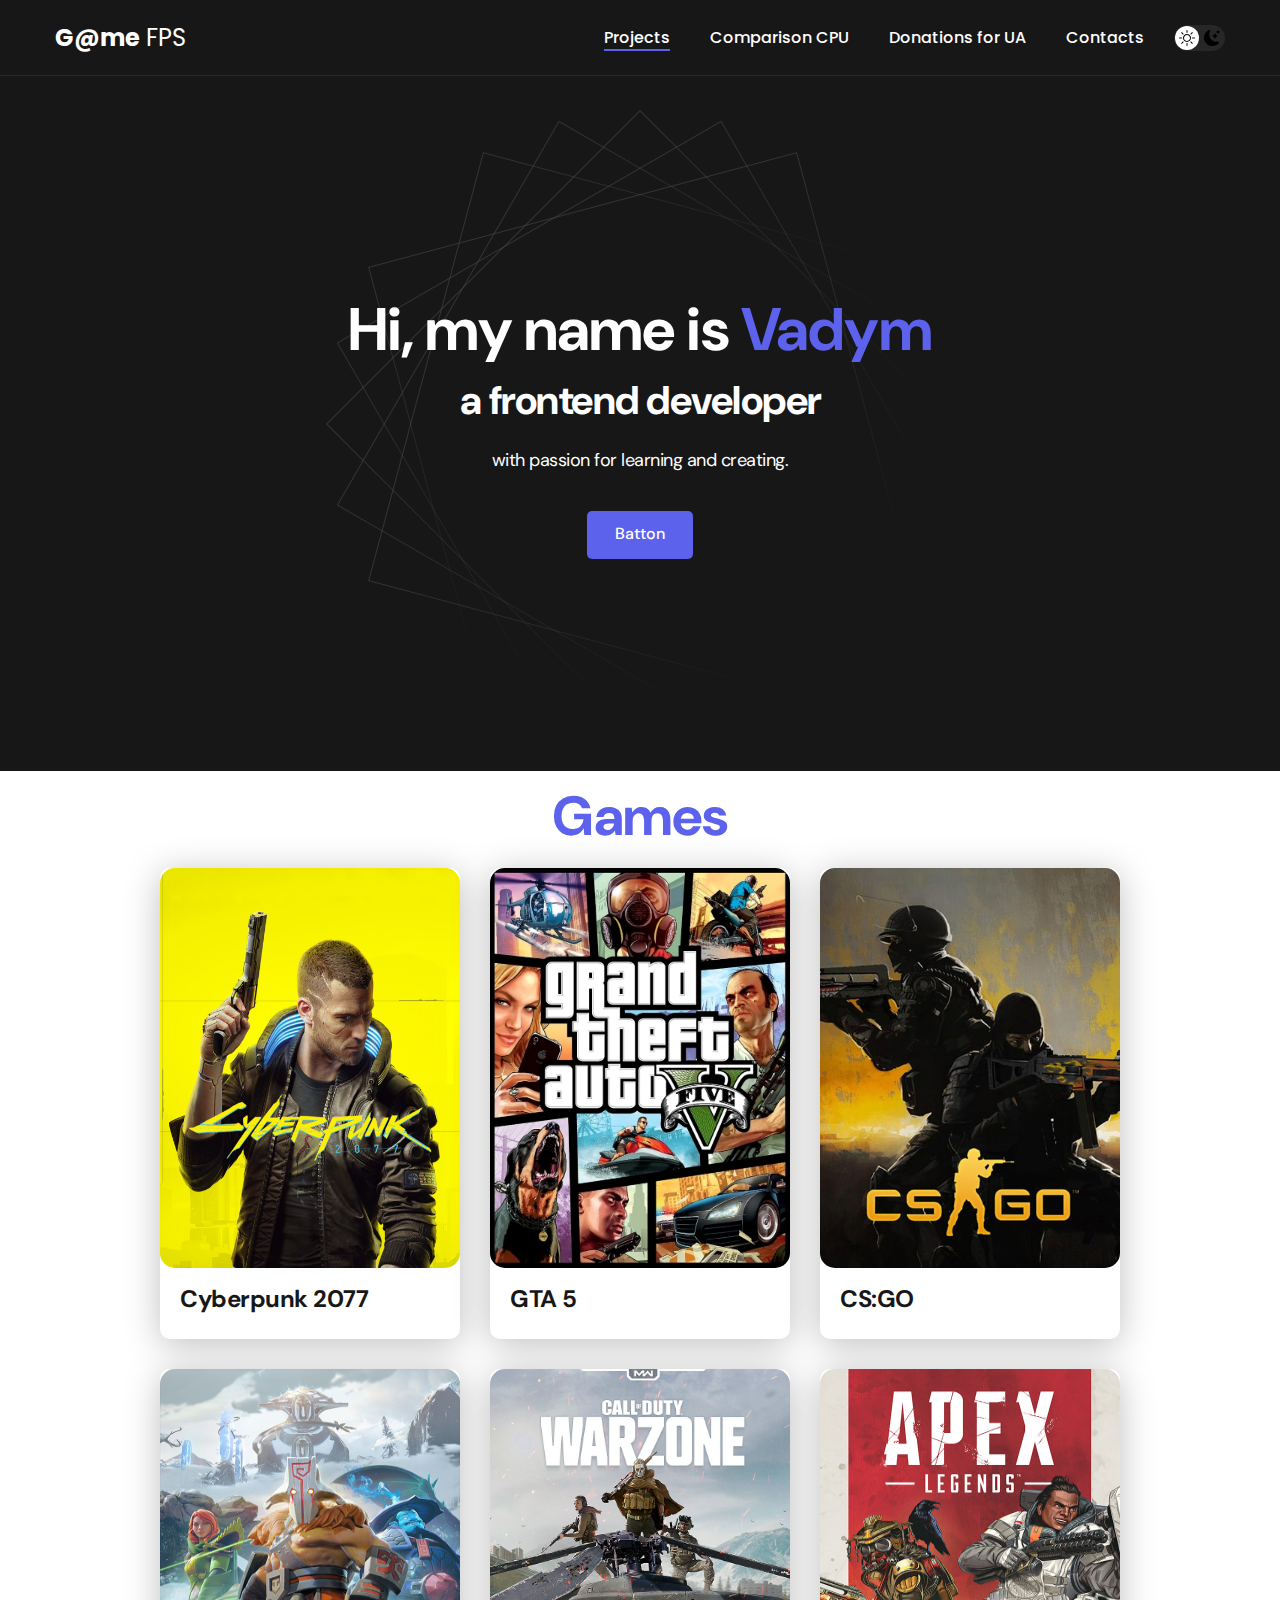
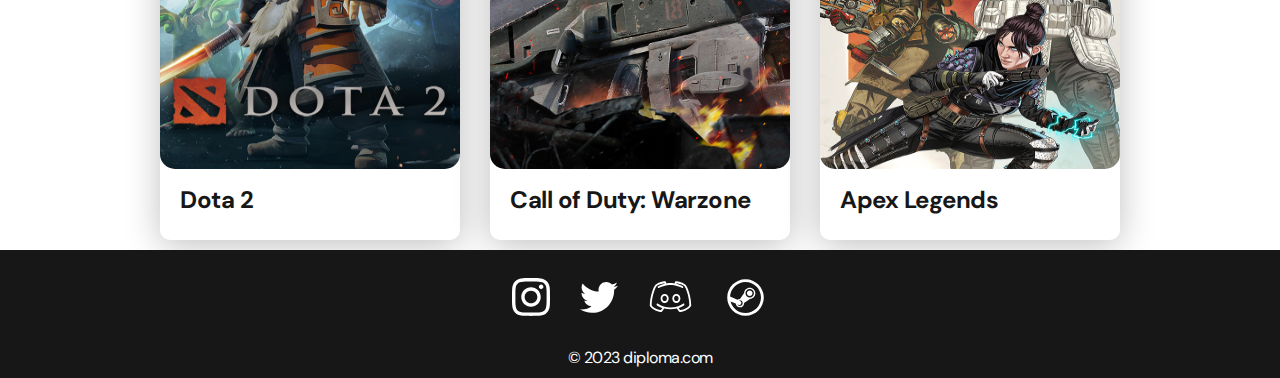
==== index.html @ 38eb7a0a "1" ====
<!DOCTYPE html>
<html lang="en">
<head>
    <meta charset="UTF-8">
    <meta http-equiv="X-UA-Compatible" content="IE=edge">
    <meta name="viewport" content="width=device-width, initial-scale=1.0">
    <title>Game FPS</title>
    <style>
  .scale {
    display: inline-block; /* Строчно-блочный элемент */
    overflow: hidden; /* Скрываем всё за контуром */
   }
   .scale img {
    transition: 1s; /* Время эффекта */
    display: block; /* Убираем небольшой отступ снизу */
   }
   .scale img:hover {
    transform: scale(1.2); /* Увеличиваем масштаб */
   }
  </style>
    <link rel="stylesheet" href="./css/main.css">
</head>
<body>
    <nav class="nav">
        <div class="container">
            <div class="nav-row">
                <a href="./index.html" class="logo"><strong>G@me</strong> FPS</a>

                <button class="dark-mode-btn">
                    <img src="./img/icons/sun.svg" alt="Light mode" class="dark-mode-btn__icon">
                    <img src="./img/icons/moon.svg" alt="Dark mode" class="dark-mode-btn__icon">
                </button>

                <ul class="nav-list">
                    <li class="nav-list__item"><a href="./index.html" class="nav-list__link nav-list__link--active">Projects</a></li>
                    <li class="nav-list__item"><a href="./cpu.html" class="nav-list__link">
                        Comparison CPU </a></li>
                    <li class="nav-list__item"><a href="./donation.html" class="nav-list__link">Donations for UA</a></li>
                    <li class="nav-list__item"><a href="./contacts.html" class="nav-list__link">Contacts</a></li>
                </ul>
            </div>
        </div>
    </nav>

    <header class="header">
        <div class="header__wrapper">
            <h1 class="header__title">
                <strong>Hi, my name is <em>Vadym</em></strong><br>
                a frontend developer
            </h1>
            <div class="header__text">
                <p>with passion for learning and creating.</p>
            </div>
            <a href="#!" class="btn">Batton</a>
        </div>
    </header>

    <main class="section">
        <div class="container">
            <h2 class="title-1">Games</h2>
            <ul class="projects">
                <li class="project" >
                    <a href="./project_game/game_cyberpunk2077.html" >
                        <img src="./img/projects/logo_cyberpunk.jpg" alt="Project img" class="project__img">
                        <h3 class="project__title">Cyberpunk 2077</h3>
                    </a>
                </li>
                <li class="project">
                    <a href="./project_game/game_gta5.html">  
                        <img src="./img/projects/logo_gta5.jpg" alt="Project img" class="project__img">
                        <h3 class="project__title">GTA 5</h3>
                    </a>
                </li>
                <li class="project">
                    <a href="./project_game/game_cs_go.html">
                        <img src="./img/projects/logo_cs_go.jpg" alt="Project img" class="project__img">
                        <h3 class="project__title">CS:GO</h3>
                    </a>
                </li>
                <li class="project">
                    <a href="./project_game/game_dota_2.html"> 
                        <img src="./img/projects/logo_dota_2.jpg" alt="Project img" class="project__img">
                        <h3 class="project__title">Dota 2</h3>
                    </a>
                </li>
                <li class="project">
                    <a href="./project_game/game_cod_warzone.html"> 
                        <img src="./img/projects/logo_cod_warzone.jpg" alt="Project img" class="project__img">
                        <h3 class="project__title">Call of Duty: Warzone</h3>
                    </a>
                </li>
                <li class="project">
                    <a href="./project_game/game_apex_legends.html"> 
                        <img src="./img/projects/logo_apex_legends.jpg" alt="Project img" class="project__img">
                        <h3 class="project__title">Apex Legends</h3>
                    </a>
                </li>

            </ul>
        </div>
    </main>

    <footer class="footer">
        <div class="container">
            <div class="footer__wrapper">
                <ul class="social">
                    <li class="social__item"><a href="#!"><img src="./img/icons/instagram.svg" alt="Link"></a></li>
                    <li class="social__item"><a href="#!"><img src="./img/icons/twitter.svg" alt="Link"></a></li>
                    <li class="social__item"><a href="#!"><img src="./img/icons/discord.svg" alt="Link"></a></li>
                    <li class="social__item"><a href="#!"><img src="./img/icons/steam.svg" alt="Link"></a></li>
                </ul>
                <div class="copyright">
                    <p>© 2023 diploma.com</p>
                </div>
            </div>
        </div>
    </footer>

    <script src="./js/main.js"></script>

</body>
</html>
---- css/main.css ----
@import "./reset.css";
@import url('https://fonts.googleapis.com/css2?family=DM+Sans:wght@400;500;700&family=Poppins:wght@400;500;700&display=swap');

/*
font-family: 'DM Sans', sans-serif;
font-family: 'Poppins', sans-serif;
*/

/* * {
    border: 1px solid red;
} */

:root {
    --blackpure: #000;
    --black: #171718;
    --black-border: #26292D;
    --white: #fff;
    --purple: #5C62EC;

    --text-color: var(--black);

    --dark-bg: var(--black);
    --dark-border: var(--black-border);
    --header-text: var(--white);
    --accent: var(--purple);

    /* Light mode */
    --page-bg: var(--white);
    --page-bg-ant:var(--black-border);
    --text-color: var(--black);

    --title-1: var(--accent);
    --title-2: var(--purple);
    --project-card-bg: var(--white);
    --project-card-text: var(--black);
    --box-shadow: 0px 5px 35px rgba(0, 0, 0, 0.25);
}

.dark {
     /* Dark mode */
    --page-bg: #252526;
    --page-bg-ant:var(--white);
    --text-color: var(--white);

    --title-1: var(--white);
    --title-2: var(--white);
    --project-card-bg: var(--black);
    --project-card-text: var(--white);
    --box-shadow: 0px 5px 35px rgba(0, 0, 0, 0.8);
}
.pp{
    background-color: var(--page-bg);
    color: var(--text-color);   
    text-align: justify
}
html, body {
    display: flex;
    flex-direction: column;
    min-height: 100vh;

    font-family: 'DM Sans', sans-serif;
    letter-spacing: -0.5px;

    /* Light mode */
    background-color: var(--page-bg);
    color: var(--text-color);
}

/* General */

.container {
    margin: 0 auto;
    padding: 0 15px;
    max-width: 1200px;
}

.none {
    display: none !important;
}

.section {
    padding: 10px 0;
}

.title-1 {
    margin-bottom: 15px;

    font-size: 55px;
    font-weight: 700;
    line-height: 1.3;
    color: var(--title-1);
    text-align: center;
}

.title-2 {
    margin-bottom: 20px;

    font-size: 30px;
    font-weight: 700;
    line-height: 1.3;
}
.title-3 {
    margin: 20px 0px 20px 0px;
    color: var(--title-1);
    font-size: 35px;
    font-weight: 700;
    line-height: 1.3;
}
.title-4 {
    margin: 5px 0px 5px 0px;
    color: var(--title-1);
    font-size: 25px;
    font-weight: 700;
    line-height: 1.3;
}
.war__cover {
    max-width: 90%;
    margin-bottom: 20px;
    
    box-shadow: 0px 5px 35px rgba(0, 0, 0, 0.25);
    border-radius: 10px;
}

/* Nav */

.nav {
    padding: 20px 0;
    border-bottom: 1px solid var(--dark-border);
    background-color: var(--dark-bg);
    color: var(--header-text);
    letter-spacing: normal;
}

.nav-row {
    display: flex;
    justify-content: flex-end;
    align-items: center;
    column-gap: 30px;
    row-gap: 20px;
    flex-wrap: wrap;
}

.logo {
    margin-right: auto;
    color: var(--header-text);
    font-size: 24px;
    font-family: 'Poppins', sans-serif;
}

.logo strong {
    font-weight: 700;
}

.nav-list {
    display: flex;
    flex-wrap: wrap;
    row-gap: 10px;
    align-items: center;
    column-gap: 40px;
    font-size: 16px;
    font-weight: 500;
    font-family: 'Poppins', sans-serif;
}

.nav-list__link {
    color: var(--header-text);
    transition: opacity 0.2s ease-in;
}

.nav-list__link:hover {
    opacity: 0.8;
}

.nav-list__link--active {
    position: relative;
}

.nav-list__link--active::before {
    content: "";

    position: absolute;
    left: 0;
    top: 100%;

    display: block;
    height: 2px;
    width: 100%;
    background-color: var(--accent);
}

/* Dark mode btn */

.dark-mode-btn {
    order: 9;

    position: relative;
    display: flex;
    justify-content: space-between;

    width: 51px;
    height: 26px;
    padding: 5px;

    border-radius: 50px;
    background-color: #272727;
}

.dark-mode-btn::before {
    content: "";

    position: absolute;
    top: 1px;
    left: 1px;

    display: block;
    width: 24px;
    height: 24px;

    border-radius: 50%;
    background-color: var(--white);

    transition: left 0.2s ease-in;
}

.dark-mode-btn--active::before {
    left: 26px;
}

.dark-mode-btn__icon {
    position: relative;
    z-index: 9;
}

/* Header */

.header {
    padding: 40px 0;
    min-height: 695px;

    display: flex;
    justify-content: center;
    align-items: center;

    background-color: var(--dark-bg);
    background-image: url('./../img/header-bg.png');
    background-repeat: no-repeat;
    background-size: auto;
    background-position: center center;

    color: var(--header-text);
    text-align: center;
}

.header__wrapper {
    padding: 0 15px;
    max-width: 660px;
}

.header__title {
    margin-bottom: 20px;
    font-size: 40px;
    font-weight: 700;
    line-height: 1.4;
}

.header__title strong {
    font-size: 60px;
    font-weight: 700;
}

.header__title em {
    font-style: normal;
    color: var(--accent);
}

.header__text {
    margin-bottom: 40px;
    font-size: 18px;
    line-height: 1.333;
}

.header__text p + p{
    margin-top: 0.5em;
}

/* Btn */

.btn {
    display: inline-block;
    height: 48px;
    padding: 12px 28px;

    border-radius: 5px;
    background-color: var(--accent);
    color: var(--white);
    letter-spacing: 0.15px;
    font-size: 16px;
    font-weight: 500;

    transition: opacity 0.2s ease-in;
}

.btn:hover {
    opacity: 0.8;
}

.btn:active {
    position: relative;
    top: 1px;
}

/* Btn outline */

.btn-outline {
    display: flex;
    column-gap: 10px;
    align-items: center;

    height: 55px;
    padding: 12px 25px;

    border-radius: 5px;
    border: 1px solid var(--blackpure);
    background-color: var(--white);
    color: var(--blackpure);

    transition: opacity 0.2s ease-in;
}

.btn-outline:hover {
    opacity: 0.8;
}

.btn-outline:active {
    position: relative;
    top: 1px;
}

/* Projects  */

.projects {
    display: flex;
    justify-content: center;
    flex-wrap: wrap;
    column-gap: 30px;
    row-gap: 30px;
}

.project {
    max-width: 370px;
    background-color: var(--project-card-bg);
    box-shadow: var(--box-shadow);
    border-radius: 10px;
}

.project__img {
    border-radius: 15px;
    width: 300px;
    height: 400px;
   }

.project__title {
    padding: 15px 20px 25px;
    font-weight: 700;
    font-size: 24px;
    line-height: 1.3;
    color: var(--project-card-text);
}

/* Project details */

.project-details {
    margin: 0 auto;
    max-width: 865px;

    display: flex;
    flex-direction: column;
    align-items: center;

    text-align: center;
}

.project-details__cover {
    max-width: 90%;
    margin-bottom: 40px;

    box-shadow: 0px 5px 35px rgba(0, 0, 0, 0.25);
    border-radius: 10px;
}

.project-details__desc {
    margin-bottom: 30px;

    font-weight: 700;
    font-size: 24px;
    line-height: 1.3;
}

/* Content list */

.content-list {
    margin: 0 auto;
    max-width: 570px;
    display: flex;
    flex-direction: column;
    align-items: center;
    row-gap: 40px;
    text-align: center;
}

.content-list a {
    color: var(--accent);
}

.content-list__item {
    font-size: 18px;
    line-height: 1.5;
}

.content-list__item p + p {
    margin-top: 0.5em;
}
.cirt-header-info {
  min-width:250px;
}
.cirt-header-info ul {
  padding-left:30px;
}
.cirt-header-info li {
  list-style-type: none;
    margin: 10px 0px;
    font-weight: 500;
    background-color: #FDFDFD;
    padding: 10px 15px;
    border-radius: 10px;
}
.gray {
  color: #636363 !important;
}

/* Footer */

.footer {
    margin-top: auto;
    padding: 25px 0 10px;
    background-color: var(--dark-bg);
    color: var(--header-text);
}

.footer__wrapper {
    display: flex;
    flex-direction: column;
    align-items: center;
    row-gap: 27px;
}

.social {
    display: flex;
    column-gap: 30px;
    align-items: center;
}

.copyright {
    font-size: 16px;
}

.copyright p + p {
    margin-top: 0.5em;
}

@media (max-width: 620px) {

    /* Header  */

    .header {
        min-height: unset;
    }

    .header__title {
        font-size: 30px;
    }

    .header__title strong {
        font-size: 40px;
    }

    /* Nav */

    .nav-row {
        justify-content: space-between;
    }

    .dark-mode-btn {
        order: 0;
    }

    /* General */

    .section {
        padding: 40px 0;
    }

    .title-1 {
        margin-bottom: 30px;
        font-size: 40px;
    }

    .title-2 {
        margin-bottom: 10px;
        font-size: 30px;
    }

    /* Projects */

    .project__title {
        font-size: 22px;
    }

    /* Project page */

    .project-details__desc {
        margin-bottom: 20px;
        font-size: 22px;
    }

    /* Content List */

    .content-list {
        row-gap: 20px;
    }

    .content-list__item {
        font-size: 16px;
    }

    /* Footer */

    .footer {
        padding: 40px 0 30px;
    }

    .footer__wrapper {
        row-gap: 20px;
    }

    /* Social */

    .social {
        column-gap: 20px;
    }

    .social__item {
        width: 28px;
    }
    

}
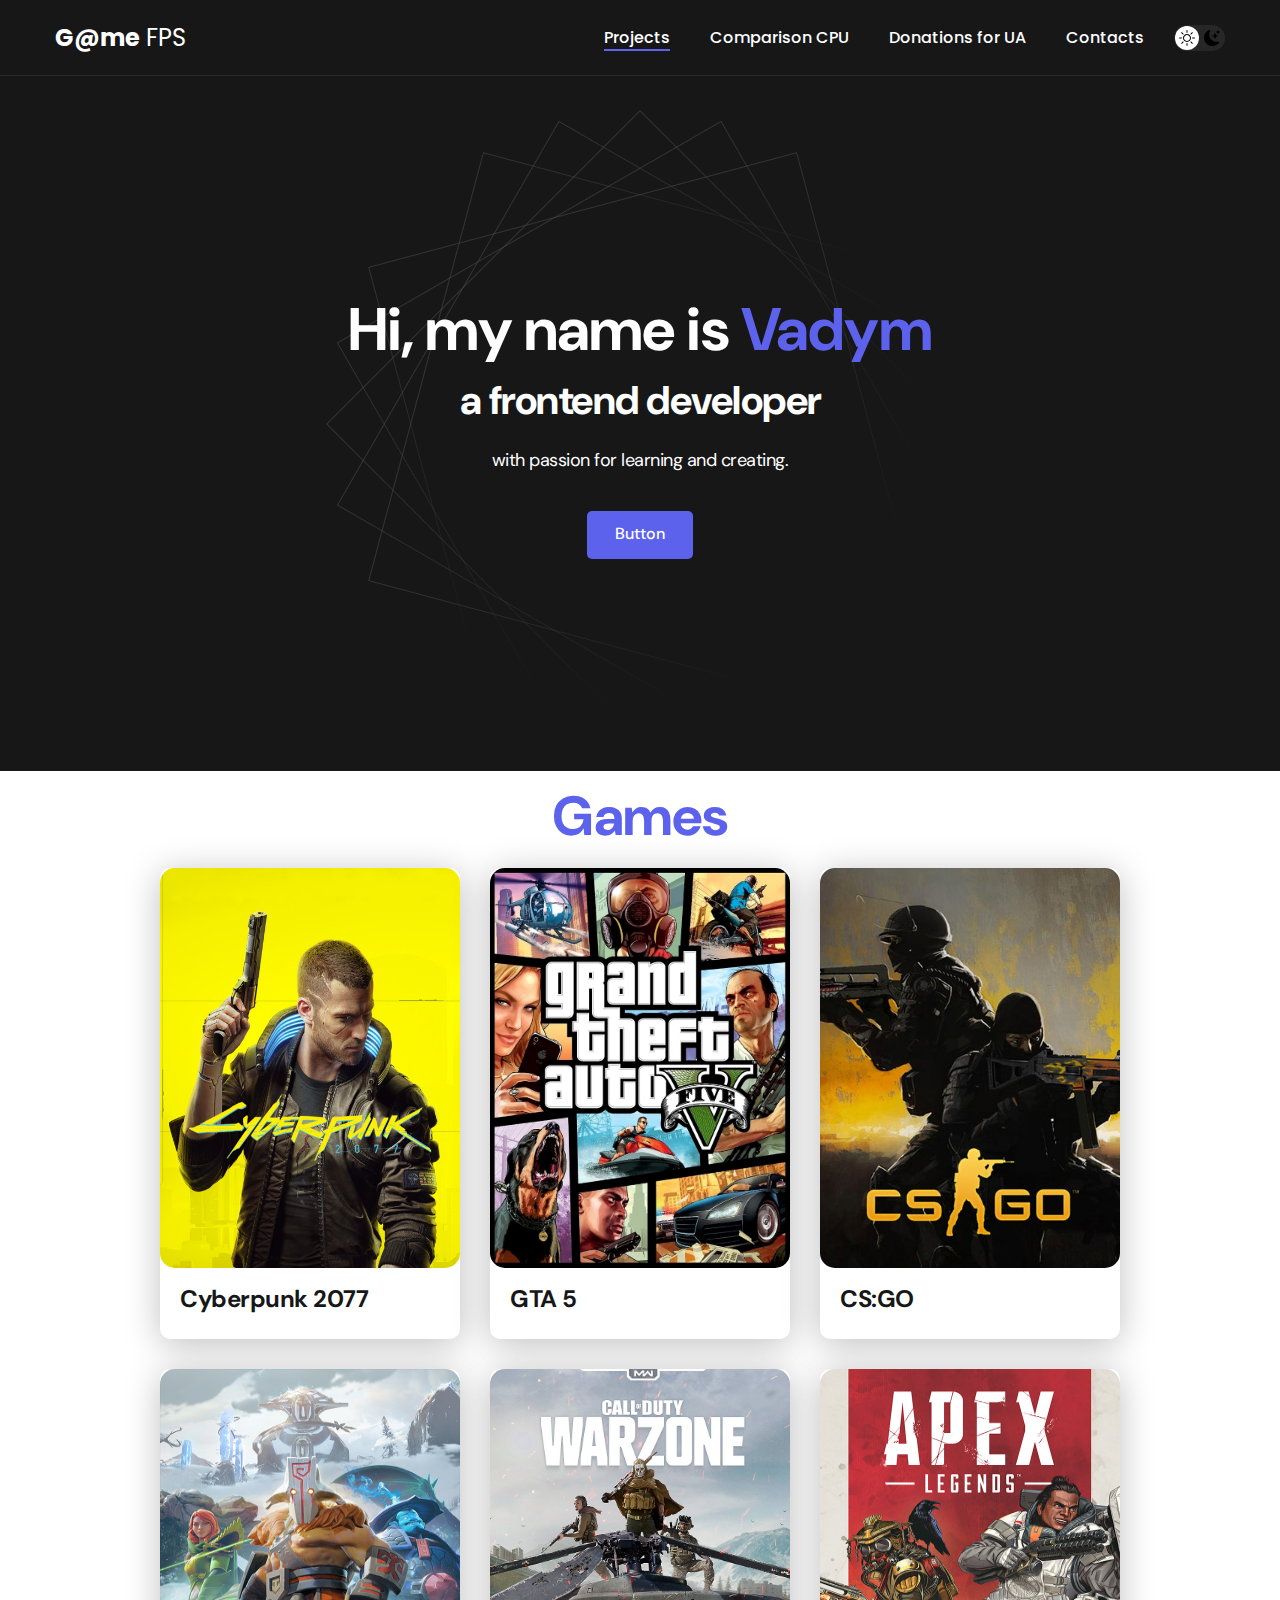
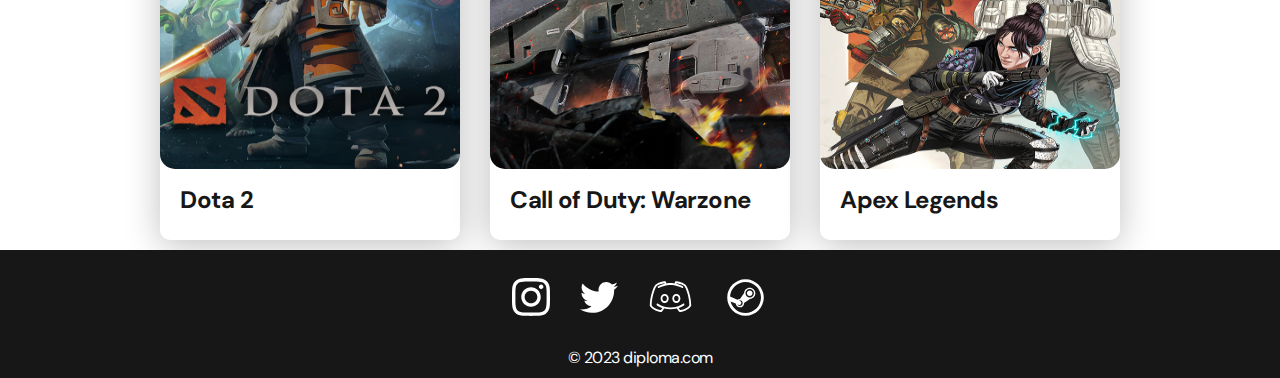
==== commit 40452ed7: "Update index.html" ====
--- a/index.html
+++ b/index.html
@@ -51,7 +51,7 @@
             <div class="header__text">
                 <p>with passion for learning and creating.</p>
             </div>
-            <a href="#!" class="btn">Batton</a>
+            <a href="#!" class="btn">Button</a>
         </div>
     </header>
 
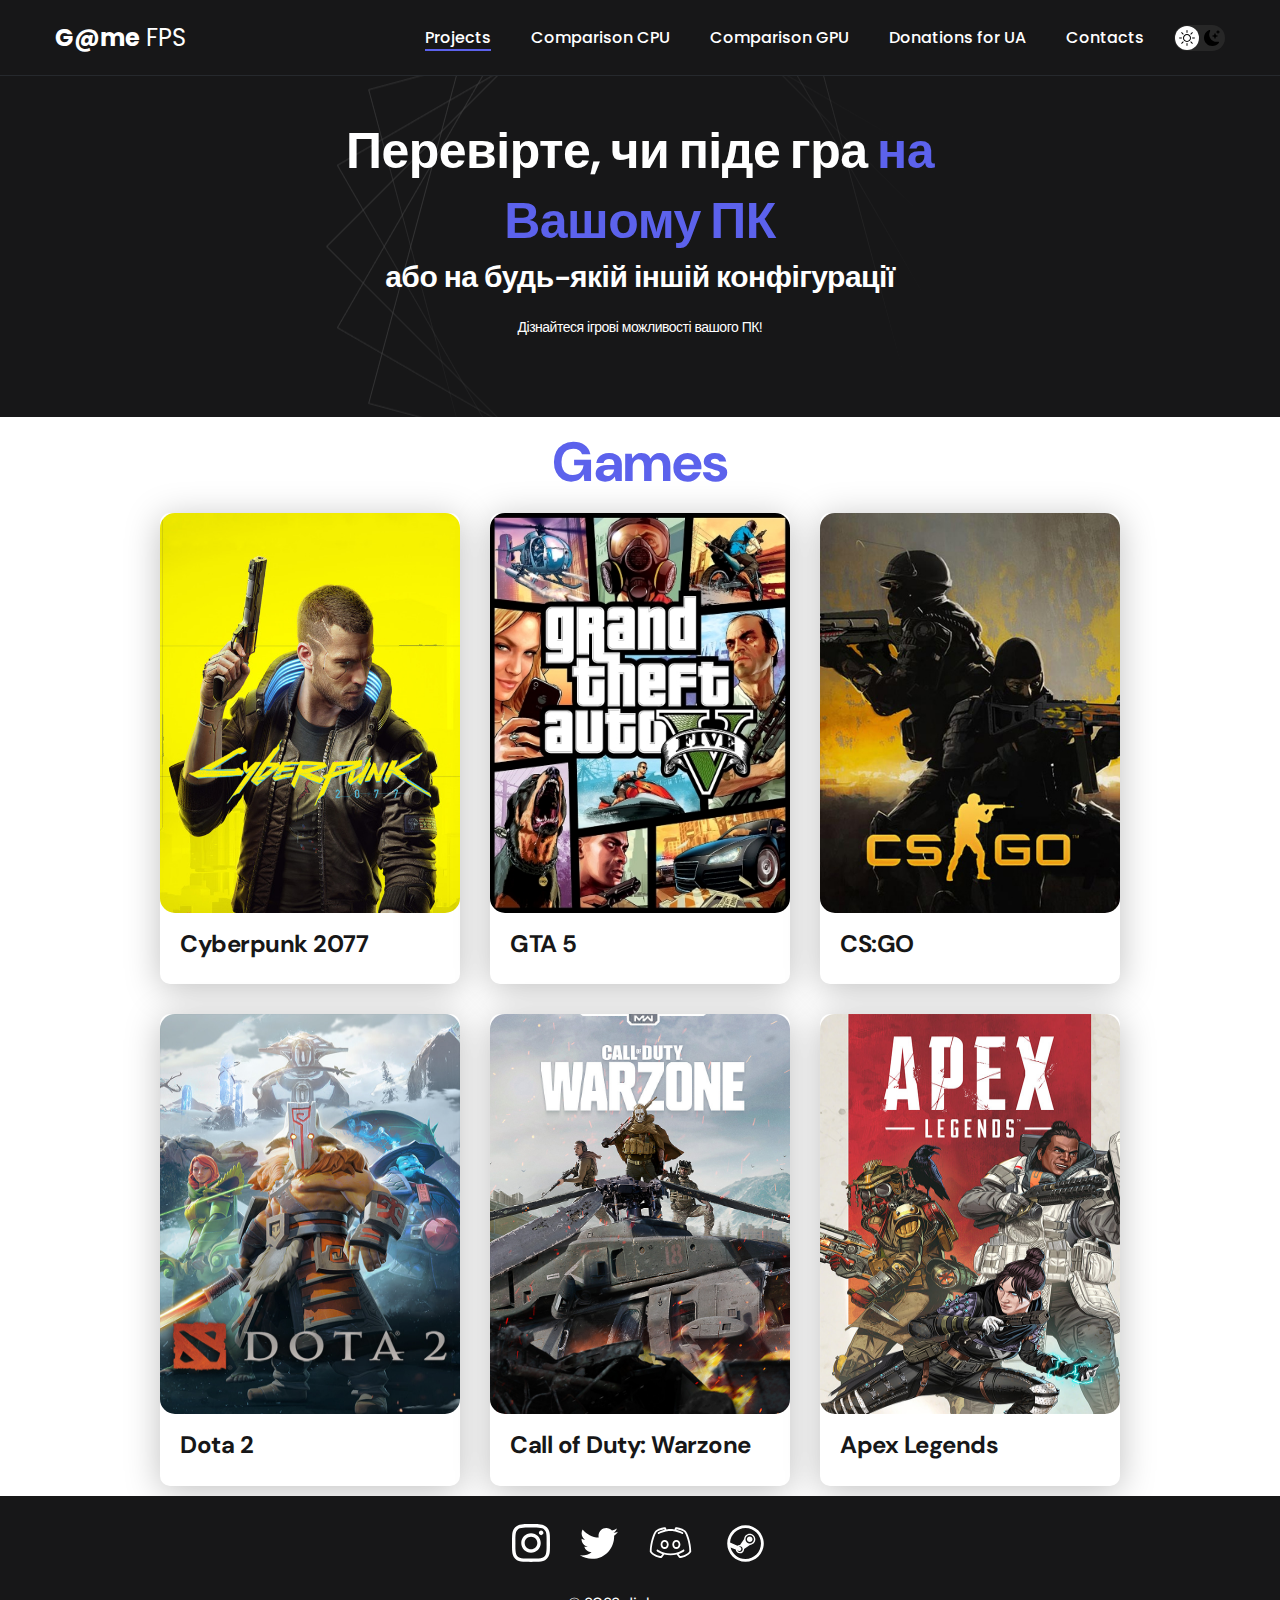
==== commit f6d507e0: "24.04" ====
--- a/index.html
+++ b/index.html
@@ -35,6 +35,8 @@
                     <li class="nav-list__item"><a href="./index.html" class="nav-list__link nav-list__link--active">Projects</a></li>
                     <li class="nav-list__item"><a href="./cpu.html" class="nav-list__link">
                         Comparison CPU </a></li>
+                    <li class="nav-list__item"><a href="./gpu.html" class="nav-list__link">
+                        Comparison GPU </a></li>
                     <li class="nav-list__item"><a href="./donation.html" class="nav-list__link">Donations for UA</a></li>
                     <li class="nav-list__item"><a href="./contacts.html" class="nav-list__link">Contacts</a></li>
                 </ul>
@@ -45,13 +47,13 @@
     <header class="header">
         <div class="header__wrapper">
             <h1 class="header__title">
-                <strong>Hi, my name is <em>Vadym</em></strong><br>
-                a frontend developer
+                <strong>Перевірте, чи піде гра <em>на Вашому ПК</em></strong><br>
+                або на будь-якій іншій конфігурації
             </h1>
             <div class="header__text">
-                <p>with passion for learning and creating.</p>
+                <p>Дізнайтеся ігрові можливості вашого ПК!</p>
             </div>
-            <a href="#!" class="btn">Button</a>
+<!--            <a href="#!" class="btn">Batton</a>-->
         </div>
     </header>
 
--- a/css/main.css
+++ b/css/main.css
@@ -235,7 +235,7 @@
 
 .header {
     padding: 40px 0;
-    min-height: 695px;
+    min-height: 300px;
 
     display: flex;
     justify-content: center;
@@ -258,13 +258,13 @@
 
 .header__title {
     margin-bottom: 20px;
-    font-size: 40px;
+    font-size: 30px;
     font-weight: 700;
     line-height: 1.4;
 }
 
 .header__title strong {
-    font-size: 60px;
+    font-size: 50px;
     font-weight: 700;
 }
 
@@ -275,7 +275,7 @@
 
 .header__text {
     margin-bottom: 40px;
-    font-size: 18px;
+    font-size: 14px;
     line-height: 1.333;
 }
 
@@ -321,7 +321,7 @@
 
     border-radius: 5px;
     border: 1px solid var(--blackpure);
-    background-color: var(--white);
+    background-color: var(--page-bg-ant);
     color: var(--blackpure);
 
     transition: opacity 0.2s ease-in;
@@ -404,7 +404,7 @@
     display: flex;
     flex-direction: column;
     align-items: center;
-    row-gap: 40px;
+    row-gap: 20px;
     text-align: center;
 }
 
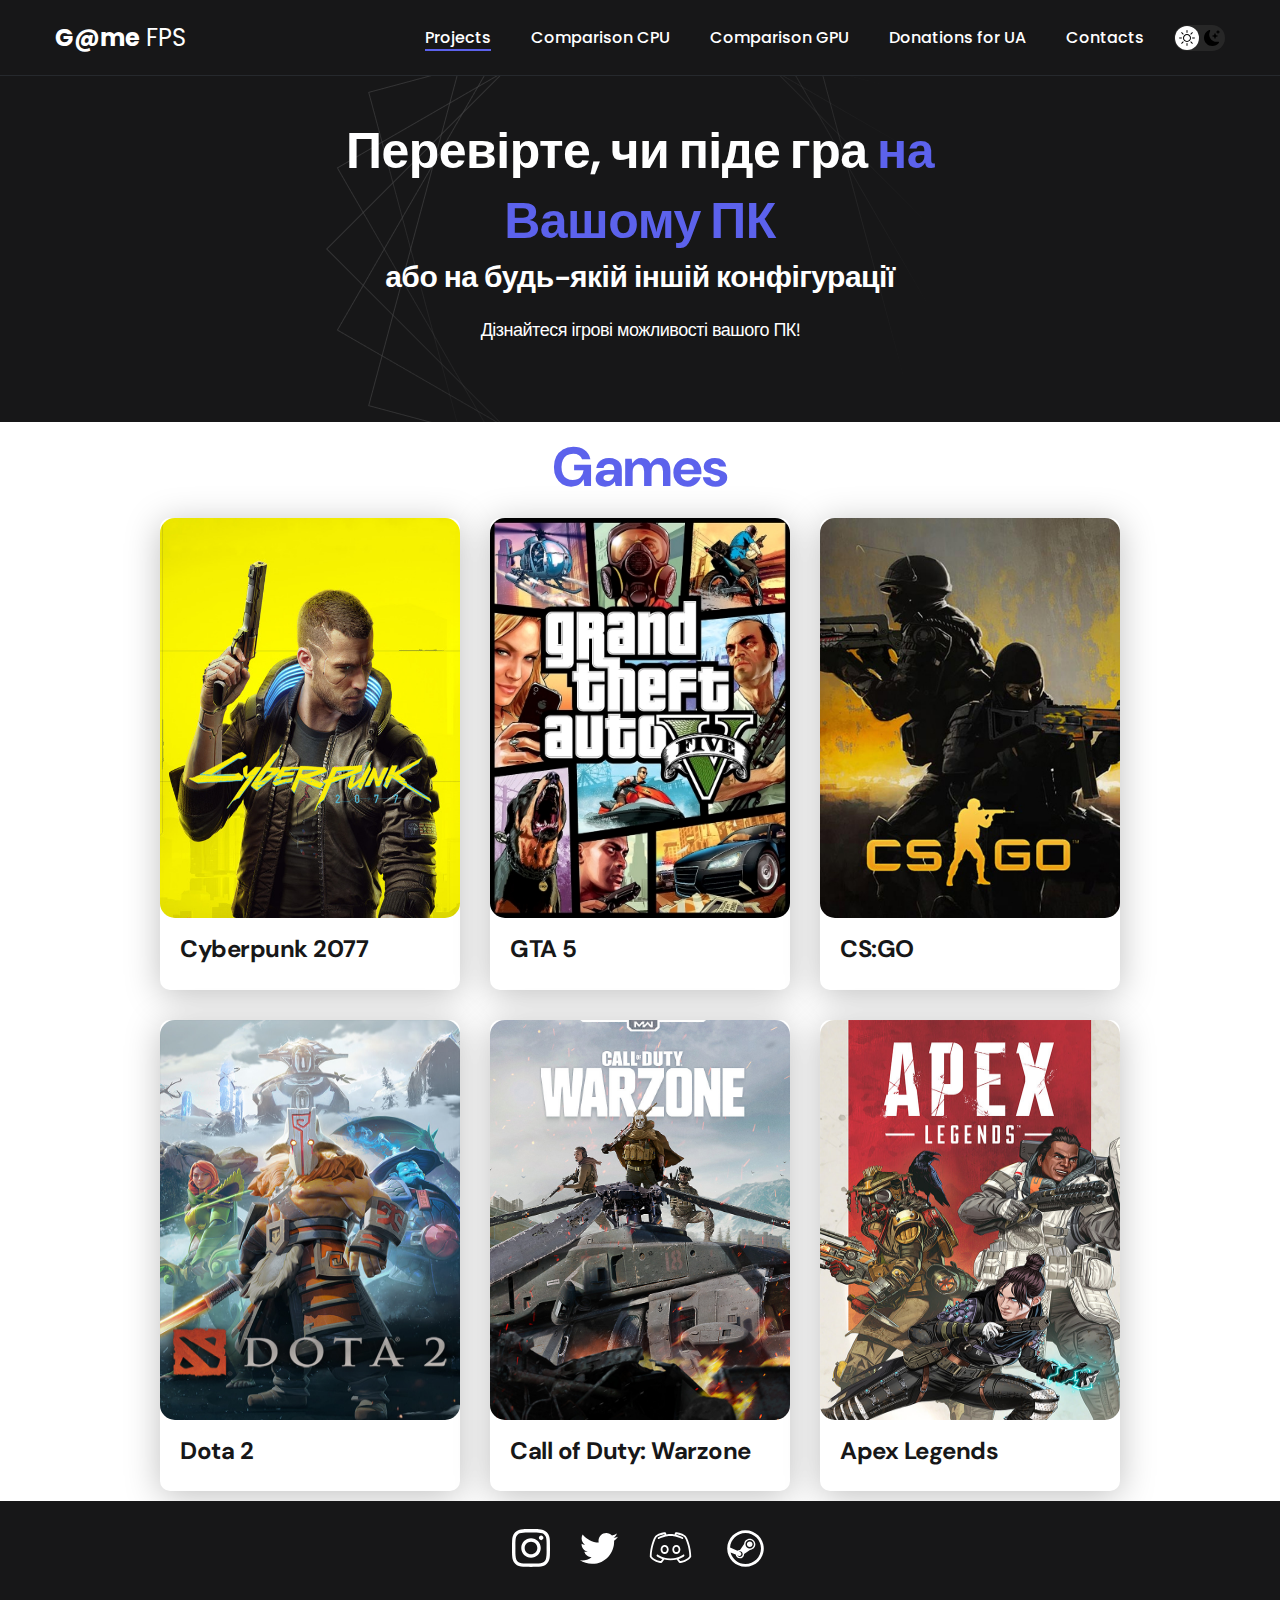
==== commit 281c39f9: "25.04" ====
--- a/index.html
+++ b/index.html
@@ -5,19 +5,6 @@
     <meta http-equiv="X-UA-Compatible" content="IE=edge">
     <meta name="viewport" content="width=device-width, initial-scale=1.0">
     <title>Game FPS</title>
-    <style>
-  .scale {
-    display: inline-block; /* Строчно-блочный элемент */
-    overflow: hidden; /* Скрываем всё за контуром */
-   }
-   .scale img {
-    transition: 1s; /* Время эффекта */
-    display: block; /* Убираем небольшой отступ снизу */
-   }
-   .scale img:hover {
-    transform: scale(1.2); /* Увеличиваем масштаб */
-   }
-  </style>
     <link rel="stylesheet" href="./css/main.css">
 </head>
 <body>
@@ -53,7 +40,7 @@
             <div class="header__text">
                 <p>Дізнайтеся ігрові можливості вашого ПК!</p>
             </div>
-<!--            <a href="#!" class="btn">Batton</a>-->
+
         </div>
     </header>
 
--- a/css/main.css
+++ b/css/main.css
@@ -275,7 +275,7 @@
 
 .header__text {
     margin-bottom: 40px;
-    font-size: 14px;
+    font-size: 18px;
     line-height: 1.333;
 }
 
@@ -354,11 +354,14 @@
 }
 
 .project__img {
+    transition: 1s;
     border-radius: 15px;
     width: 300px;
     height: 400px;
    }
-
+.project__img:hover {
+    transform: scale(1.05);
+}
 .project__title {
     padding: 15px 20px 25px;
     font-weight: 700;
